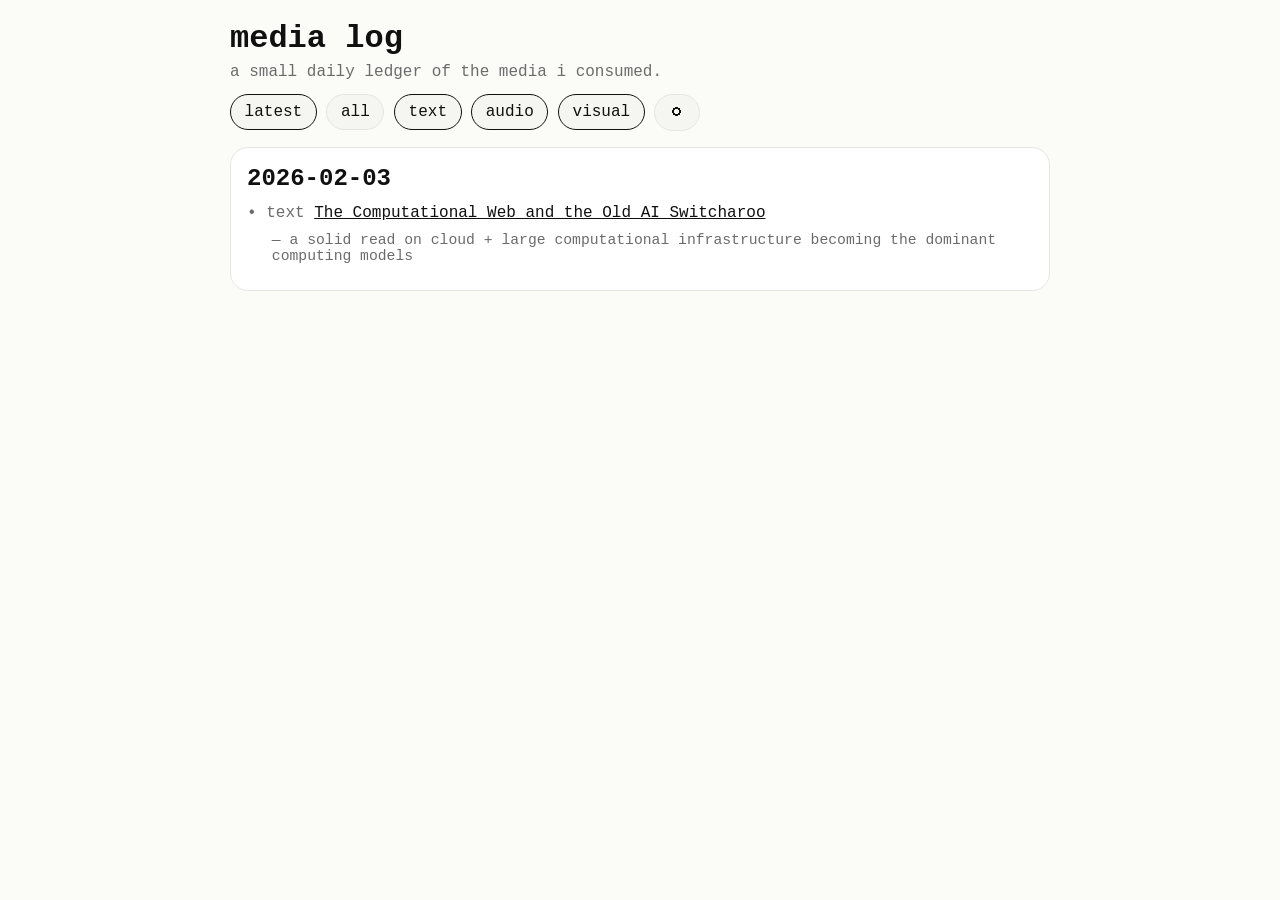
==== index.html @ 0040847c "layout: single-row controls; toggle type filters; remove embed" ====
<!doctype html>
<html lang="en">
<head>
  <meta charset="utf-8" />
  <meta name="viewport" content="width=device-width,initial-scale=1" />
  <title>media log</title>
  <link rel="stylesheet" href="./assets/style.css" />
</head>
<body>
  <main class="wrap">
    <header class="top">
      <div class="brand">
        <h1>media log</h1>
        <p class="desc">a small daily ledger of the media i consumed.</p>
        <div class="controls" role="group" aria-label="filters">
          <button id="modeLatest" class="btn is-on" type="button">latest</button>
          <button id="modeAll" class="btn" type="button">all</button>

          <button id="modeText" class="btn is-on" type="button" aria-pressed="true">text</button>
          <button id="modeAudio" class="btn is-on" type="button" aria-pressed="true">audio</button>
          <button id="modeVisual" class="btn is-on" type="button" aria-pressed="true">visual</button>

          <button id="themeToggle" class="btn" type="button" aria-label="toggle theme">⭘</button>
        </div>
      </div>
    </header>

    <section id="content" class="content" aria-live="polite"></section>
  </main>

  <script src="./assets/app.js"></script>
</body>
</html>
---- assets/style.css ----
:root{
  --bg:#fbfbf8;
  --ink:#101010;
  --muted:#6b6b6b;
  --card:#ffffff;
  --border:#e6e6e1;
  --btn:#f5f5f1;
}

html[data-theme="dark"]{
  --bg:#0f1110;
  --ink:#ecebe3;
  --muted:#b6b4a8;
  --card:#121413;
  --border:#2a2c2a;
  --btn:#171a18;
}

*{ box-sizing:border-box; }

body{
  margin:0;
  background:var(--bg);
  color:var(--ink);
  font-family: ui-monospace, SFMono-Regular, Menlo, Consolas, "Liberation Mono", monospace;
}

.wrap{
  max-width:860px;
  margin:0 auto;
  padding:1.25rem;
}

.top{
  display:flex;
  justify-content:space-between;
  align-items:flex-start;
}

.brand h1{
  margin:0 0 .25rem 0;
  font-size:2rem;
}

.desc{
  margin:0;
  color:var(--muted);
  line-height:1.4;
}

.controls{
  display:flex;
  flex-wrap:nowrap;
  gap:.6rem;
  align-items:center;
  margin-top:.65rem;
  overflow-x:auto;
  scrollbar-width:none;
}

.controls::-webkit-scrollbar{ display:none; }

.btn{
  border:1px solid var(--border);
  background:var(--btn);
  color:var(--ink);
  padding:.5rem .85rem;
  border-radius:999px;
  font:inherit;
  white-space:nowrap;
}

.btn.is-on{
  border-color:var(--ink);
}

html[data-theme="dark"] .btn.is-on{
  border-color:#e6dc9a;
  background:rgba(230,220,154,.08);
  color:#f4f1d0;
}

.content{
  margin-top:1rem;
}

.day{
  background:var(--card);
  border:1px solid var(--border);
  border-radius:18px;
  padding:1rem;
}

.day h2{
  margin:.1rem 0 .75rem 0;
}

.item{
  display:flex;
  flex-wrap:wrap;
  gap:.6rem;
  align-items:baseline;
  margin:.6rem 0;
}

.bullet{
  color:var(--muted);
}

.etype{
  color:var(--muted);
  white-space:nowrap;
}

.item a{
  color:var(--ink);
  text-decoration:underline;
  overflow-wrap:anywhere;
  word-break:break-word;
}

.enote{
  flex-basis:100%;
  margin-left:1.55rem;
  color:var(--muted);
  font-size:.92em;
}

.note{
  color:var(--muted);
}

@media (max-width:520px){
  .wrap{ padding:.95rem; }
  .top{ flex-direction:column; }
  .controls{
    flex-wrap:wrap;
    overflow-x:visible;
  }
  .day{ padding:.85rem; }
  .item{ gap:.45rem; }
  .enote{ margin-left:1.25rem; }
}
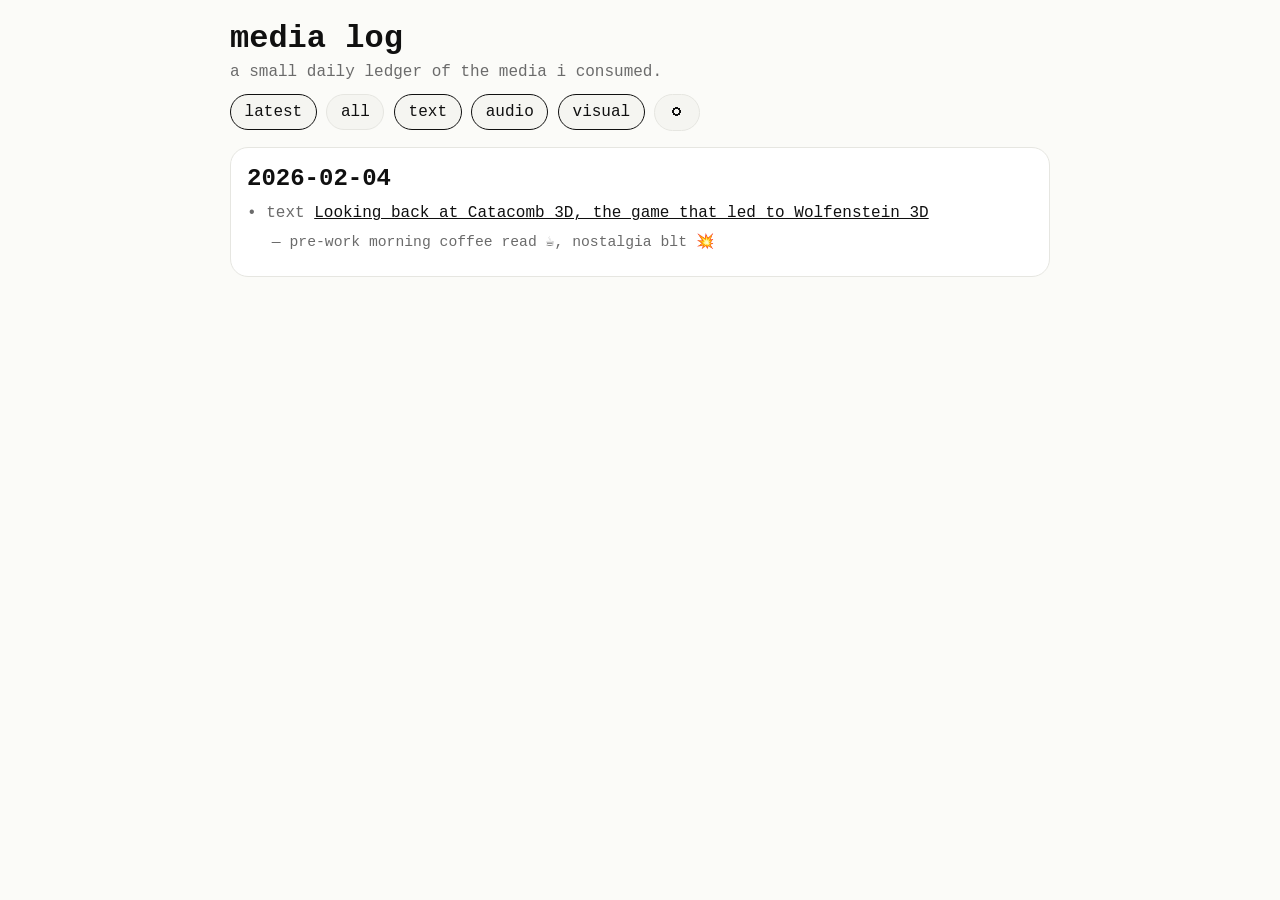
==== commit 0cf93f6b: "add notebook emoji favicon" ====
--- a/index.html
+++ b/index.html
@@ -5,6 +5,7 @@
   <meta name="viewport" content="width=device-width,initial-scale=1" />
   <title>media log</title>
   <link rel="stylesheet" href="./assets/style.css" />
+  <link rel="icon" href="data:image/svg+xml,<svg xmlns=%22http://www.w3.org/2000/svg%22 viewBox=%220 0 100 100%22><text y=%22.9em%22 font-size=%2290%22>📓</text></svg>">
 </head>
 <body>
   <main class="wrap">
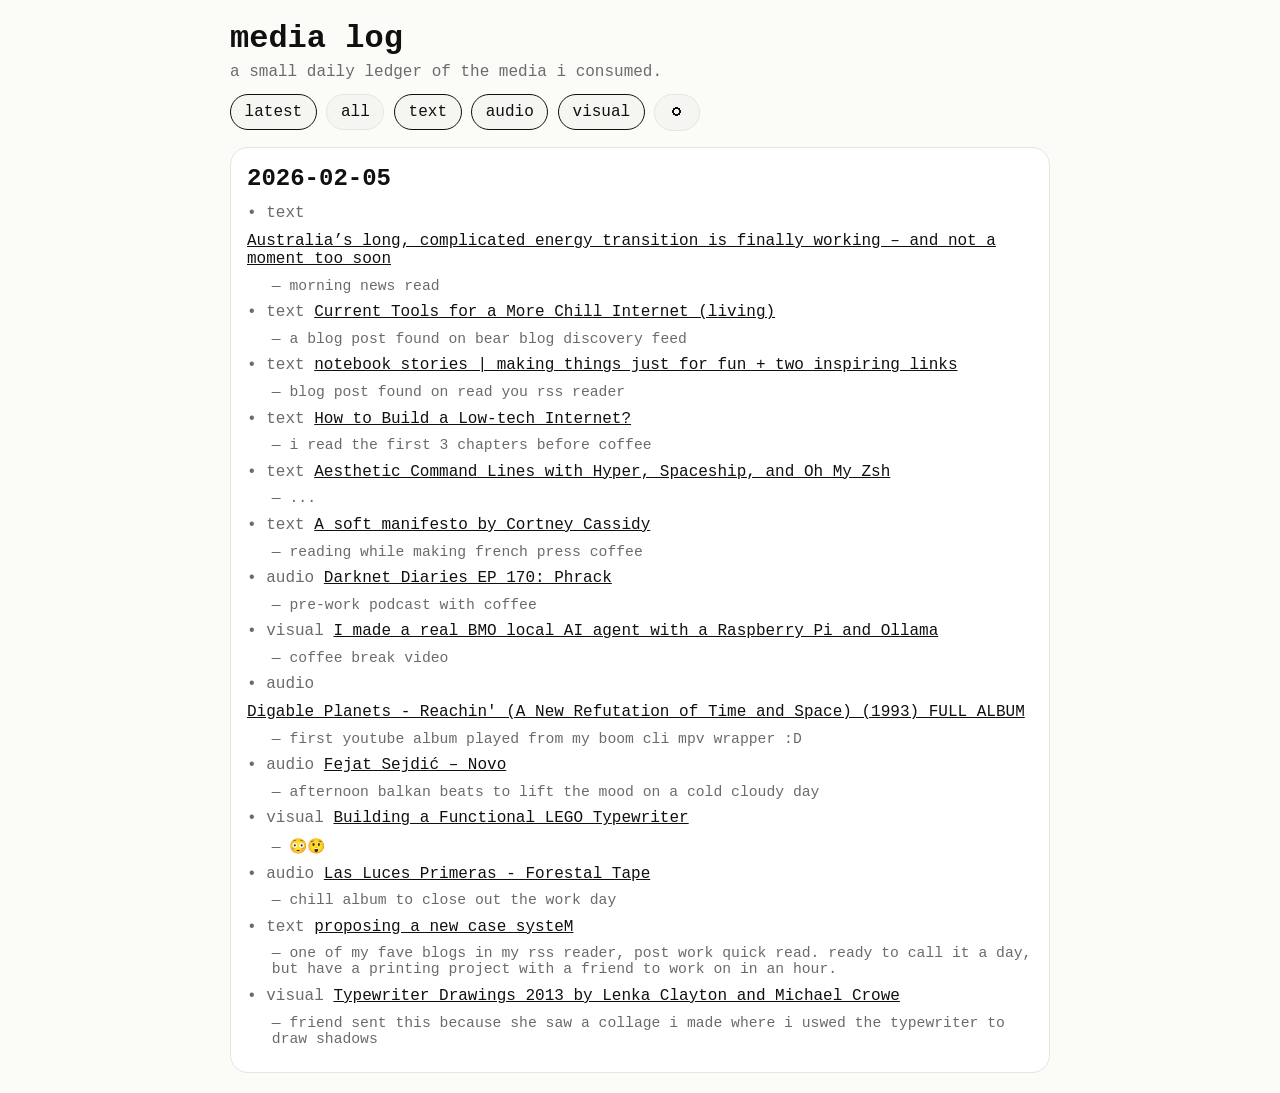
==== commit fd29afde: "added js dark and light theme snippet" ====
--- a/index.html
+++ b/index.html
@@ -6,6 +6,16 @@
   <title>media log</title>
   <link rel="stylesheet" href="./assets/style.css" />
   <link rel="icon" href="data:image/svg+xml,<svg xmlns=%22http://www.w3.org/2000/svg%22 viewBox=%220 0 100 100%22><text y=%22.9em%22 font-size=%2290%22>📓</text></svg>">
+<script>
+(function () {
+  const p = new URLSearchParams(window.location.search);
+  const t = (p.get("theme") || "").toLowerCase();
+  if (t === "dark" || t === "light") {
+    document.documentElement.setAttribute("data-theme", t);
+    localStorage.setItem("media-log-theme", t);
+  }
+})();
+</script>
 </head>
 <body>
   <main class="wrap">
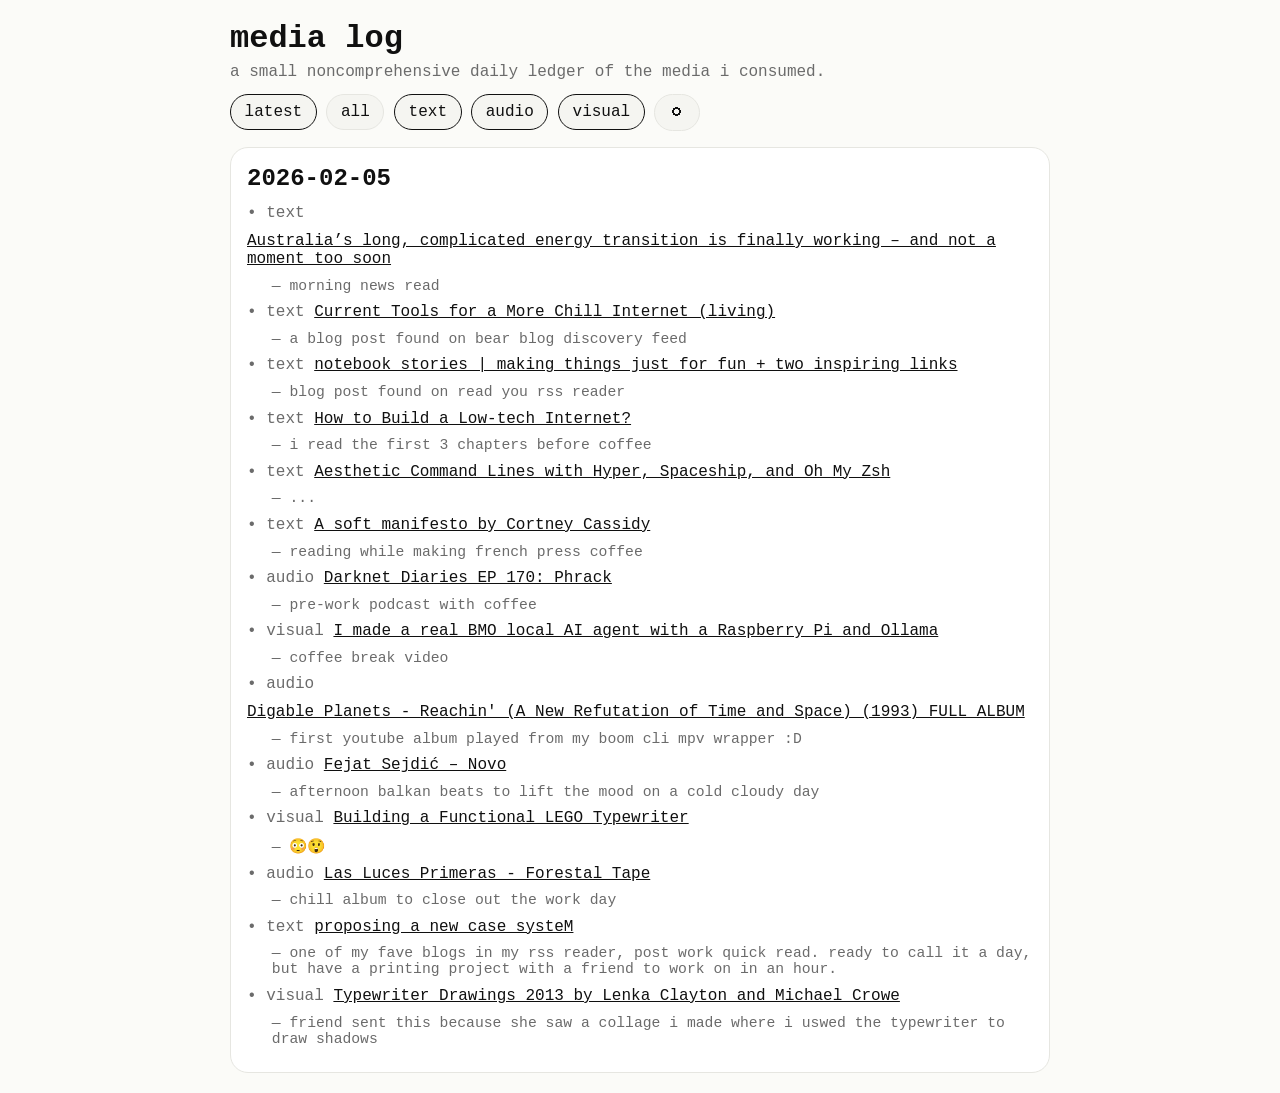
==== commit c1e383ed: "wording change" ====
--- a/index.html
+++ b/index.html
@@ -22,7 +22,7 @@
     <header class="top">
       <div class="brand">
         <h1>media log</h1>
-        <p class="desc">a small daily ledger of the media i consumed.</p>
+        <p class="desc">a small noncomprehensive daily ledger of the media i consumed.</p>
         <div class="controls" role="group" aria-label="filters">
           <button id="modeLatest" class="btn is-on" type="button">latest</button>
           <button id="modeAll" class="btn" type="button">all</button>
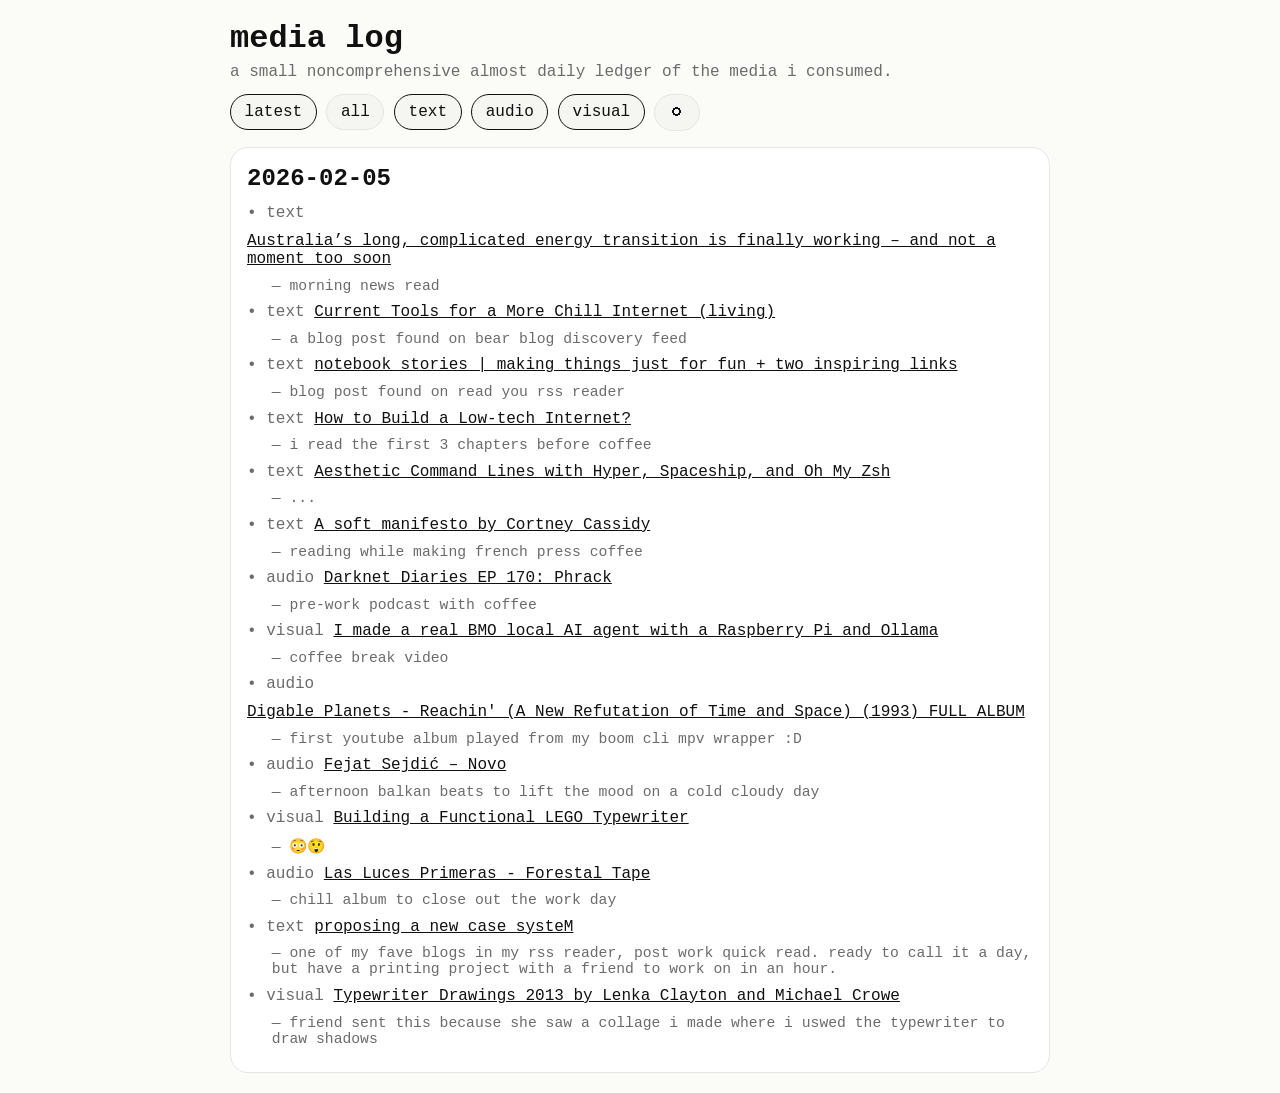
==== commit e904a1b4: "wording change" ====
--- a/index.html
+++ b/index.html
@@ -22,7 +22,7 @@
     <header class="top">
       <div class="brand">
         <h1>media log</h1>
-        <p class="desc">a small noncomprehensive daily ledger of the media i consumed.</p>
+        <p class="desc">a small noncomprehensive almost daily ledger of the media i consumed.</p>
         <div class="controls" role="group" aria-label="filters">
           <button id="modeLatest" class="btn is-on" type="button">latest</button>
           <button id="modeAll" class="btn" type="button">all</button>
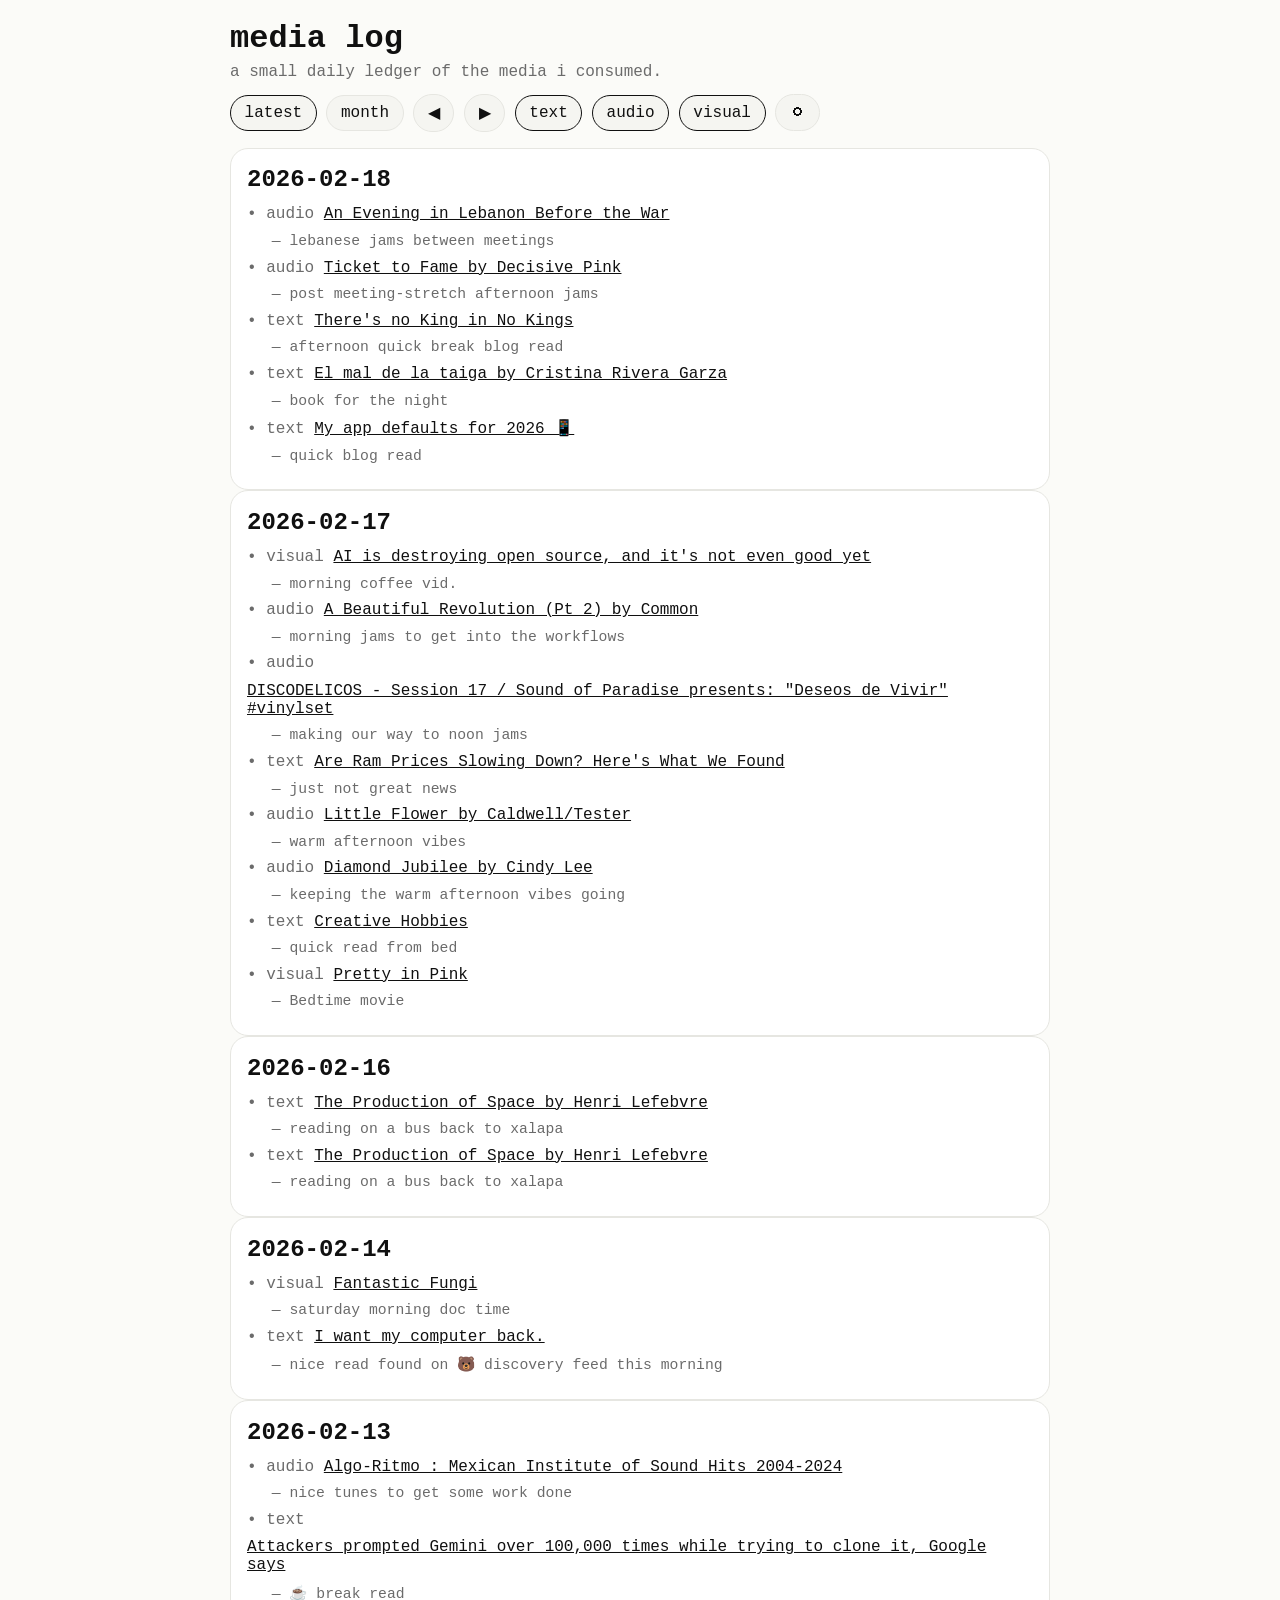
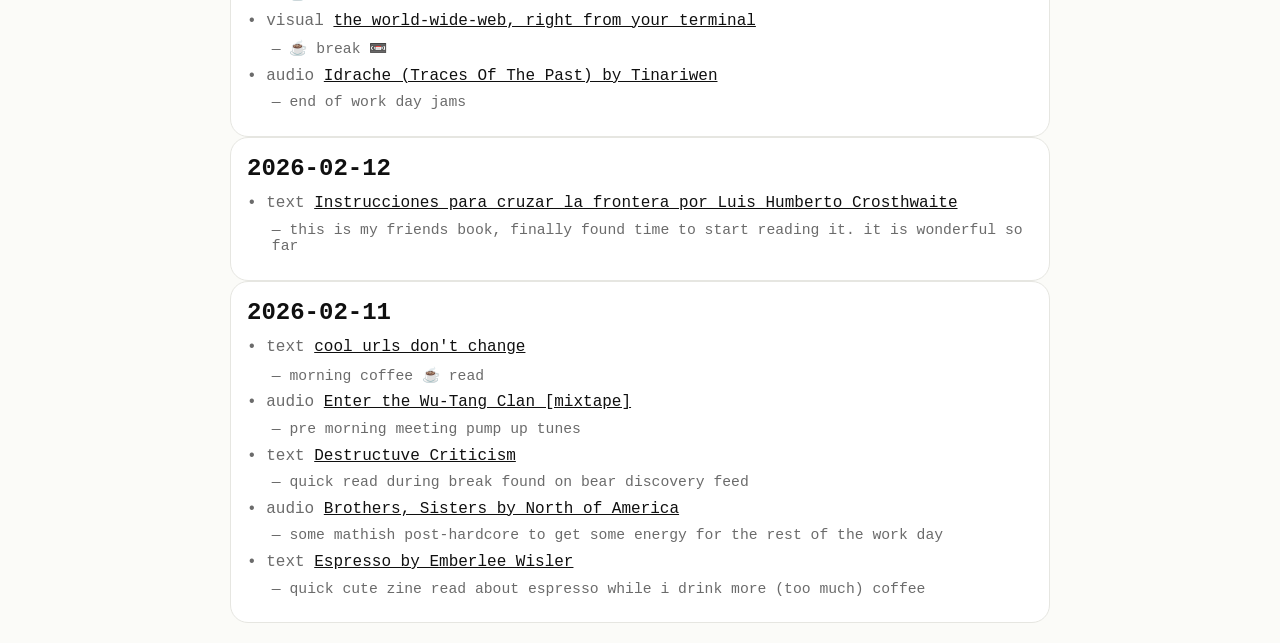
==== commit 691f83eb: "add weekly pagination (7-day pages) and month selector view" ====
--- a/index.html
+++ b/index.html
@@ -4,28 +4,35 @@
   <meta charset="utf-8" />
   <meta name="viewport" content="width=device-width,initial-scale=1" />
   <title>media log</title>
+
+  <script>
+  (function () {
+    const p = new URLSearchParams(window.location.search);
+    const t = (p.get("theme") || "").toLowerCase();
+    if (t === "dark" || t === "light") {
+      document.documentElement.setAttribute("data-theme", t);
+      localStorage.setItem("media-log-theme", t);
+    }
+  })();
+  </script>
+
   <link rel="stylesheet" href="./assets/style.css" />
-  <link rel="icon" href="data:image/svg+xml,<svg xmlns=%22http://www.w3.org/2000/svg%22 viewBox=%220 0 100 100%22><text y=%22.9em%22 font-size=%2290%22>📓</text></svg>">
-<script>
-(function () {
-  const p = new URLSearchParams(window.location.search);
-  const t = (p.get("theme") || "").toLowerCase();
-  if (t === "dark" || t === "light") {
-    document.documentElement.setAttribute("data-theme", t);
-    localStorage.setItem("media-log-theme", t);
-  }
-})();
-</script>
 </head>
 <body>
   <main class="wrap">
     <header class="top">
       <div class="brand">
         <h1>media log</h1>
-        <p class="desc">a small noncomprehensive almost daily ledger of the media i consumed.</p>
+        <p class="desc">a small daily ledger of the media i consumed.</p>
+
         <div class="controls" role="group" aria-label="filters">
-          <button id="modeLatest" class="btn is-on" type="button">latest</button>
-          <button id="modeAll" class="btn" type="button">all</button>
+          <button id="modeWeek" class="btn is-on" type="button">latest</button>
+          <button id="modeMonth" class="btn" type="button">month</button>
+
+          <button id="weekPrev" class="btn" type="button" aria-label="newer week">◀</button>
+          <button id="weekNext" class="btn" type="button" aria-label="older week">▶</button>
+
+          <select id="monthSelect" class="sel hidden" aria-label="select month"></select>
 
           <button id="modeText" class="btn is-on" type="button" aria-pressed="true">text</button>
           <button id="modeAudio" class="btn is-on" type="button" aria-pressed="true">audio</button>
@@ -41,4 +48,4 @@
 
   <script src="./assets/app.js"></script>
 </body>
-</html>
+</html>
--- a/assets/style.css
+++ b/assets/style.css
@@ -70,6 +70,17 @@
   white-space:nowrap;
 }
 
+.sel{
+  border:1px solid var(--border);
+  background:var(--btn);
+  color:var(--ink);
+  padding:.5rem .85rem;
+  border-radius:999px;
+  font:inherit;
+  white-space:nowrap;
+  appearance:none;
+}
+
 .btn.is-on{
   border-color:var(--ink);
 }
@@ -79,6 +90,8 @@
   background:rgba(230,220,154,.08);
   color:#f4f1d0;
 }
+
+.hidden{ display:none !important; }
 
 .content{
   margin-top:1rem;
@@ -140,4 +153,4 @@
   .day{ padding:.85rem; }
   .item{ gap:.45rem; }
   .enote{ margin-left:1.25rem; }
-}
+}
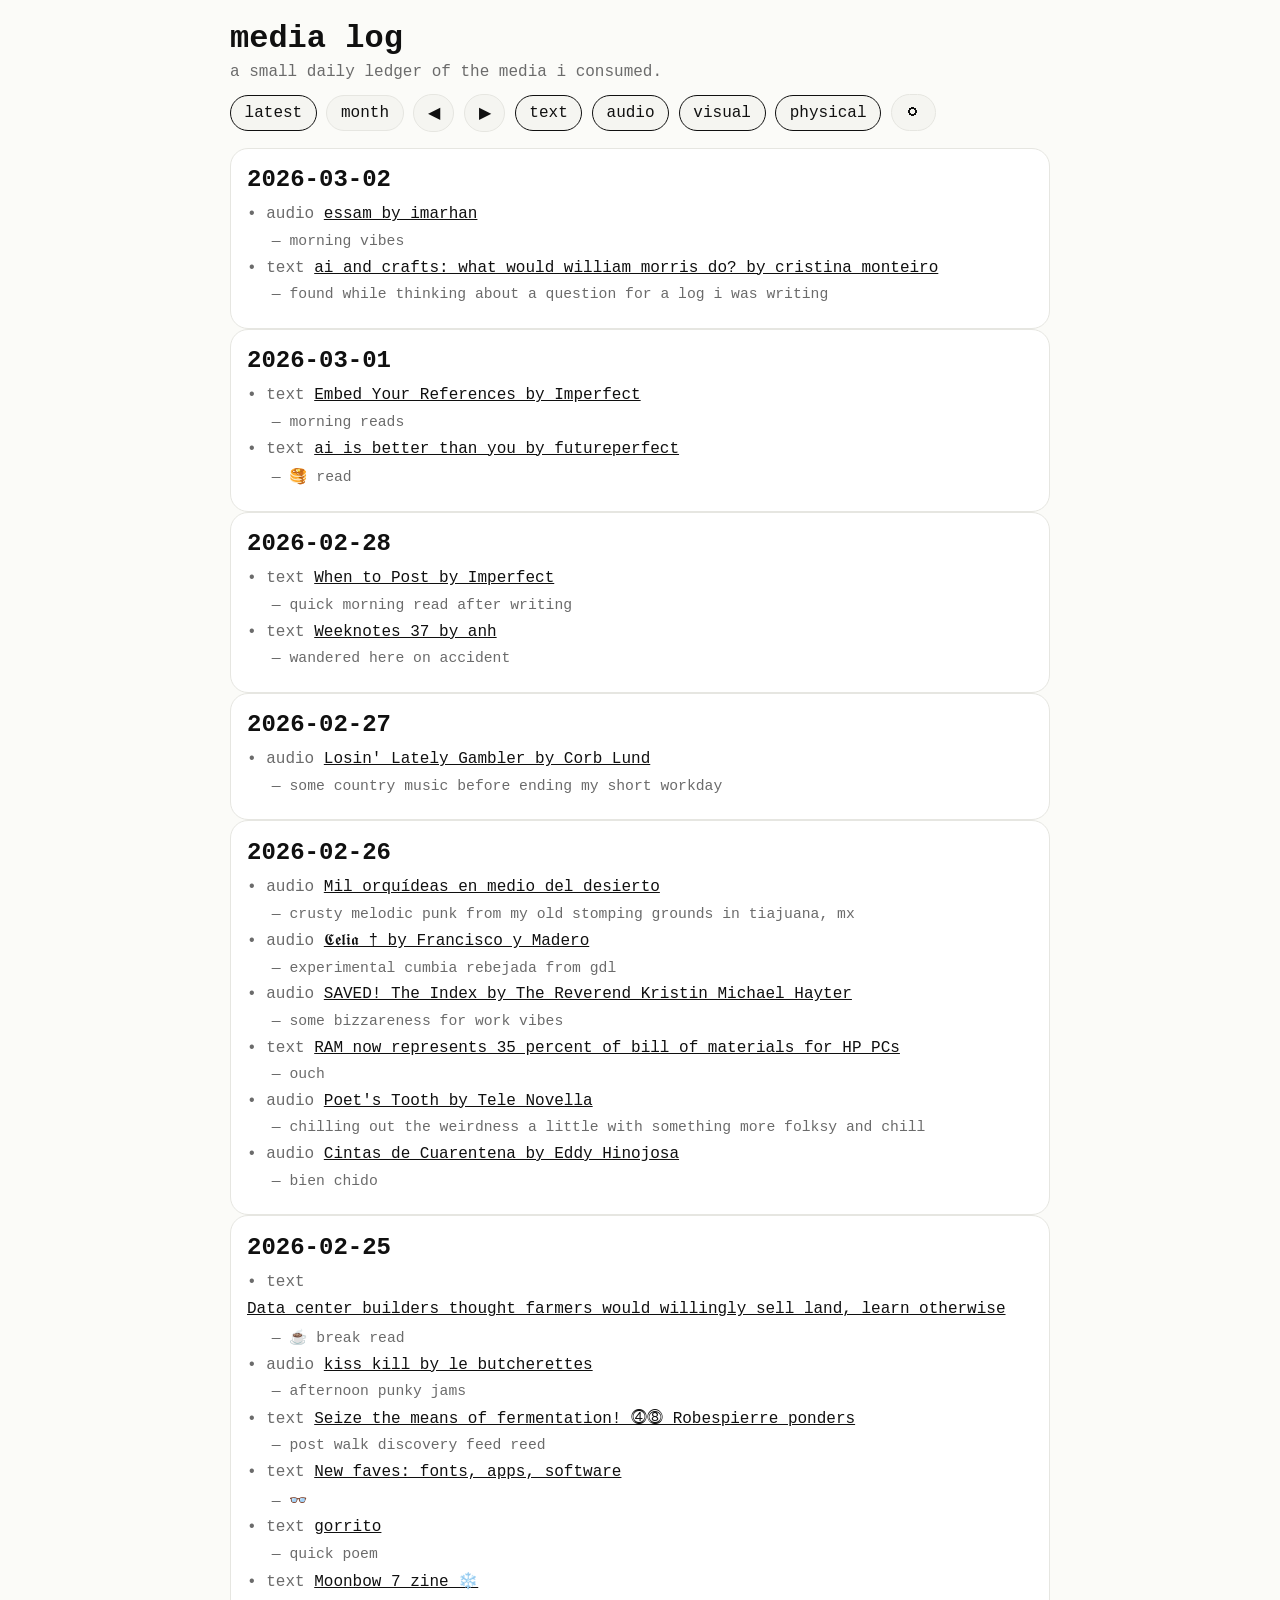
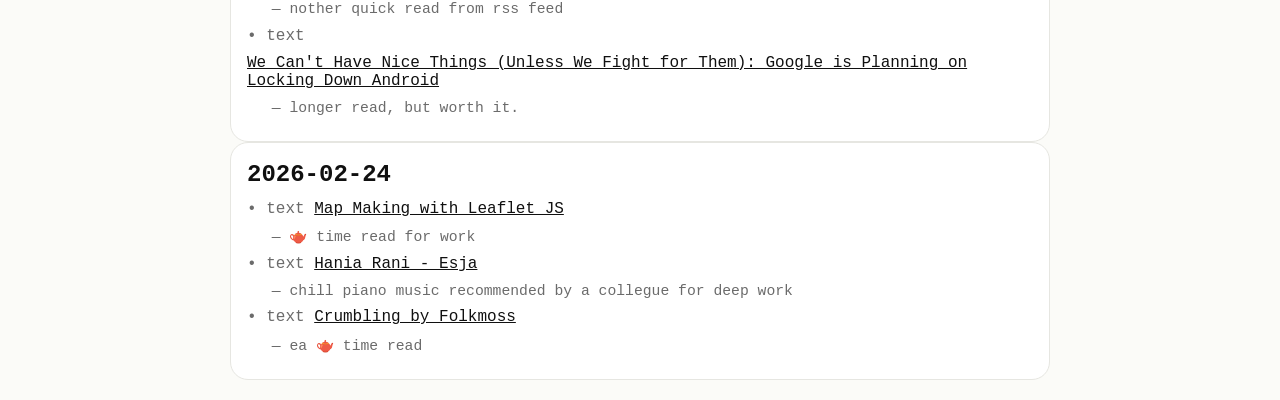
==== commit 99fd8bc8: "add physical entries (url optional) + update renderer" ====
--- a/index.html
+++ b/index.html
@@ -37,6 +37,7 @@
           <button id="modeText" class="btn is-on" type="button" aria-pressed="true">text</button>
           <button id="modeAudio" class="btn is-on" type="button" aria-pressed="true">audio</button>
           <button id="modeVisual" class="btn is-on" type="button" aria-pressed="true">visual</button>
+          <button id="modePhysical" class="btn is-on" type="button" aria-pressed="true">physical</button>
 
           <button id="themeToggle" class="btn" type="button" aria-label="toggle theme">⭘</button>
         </div>
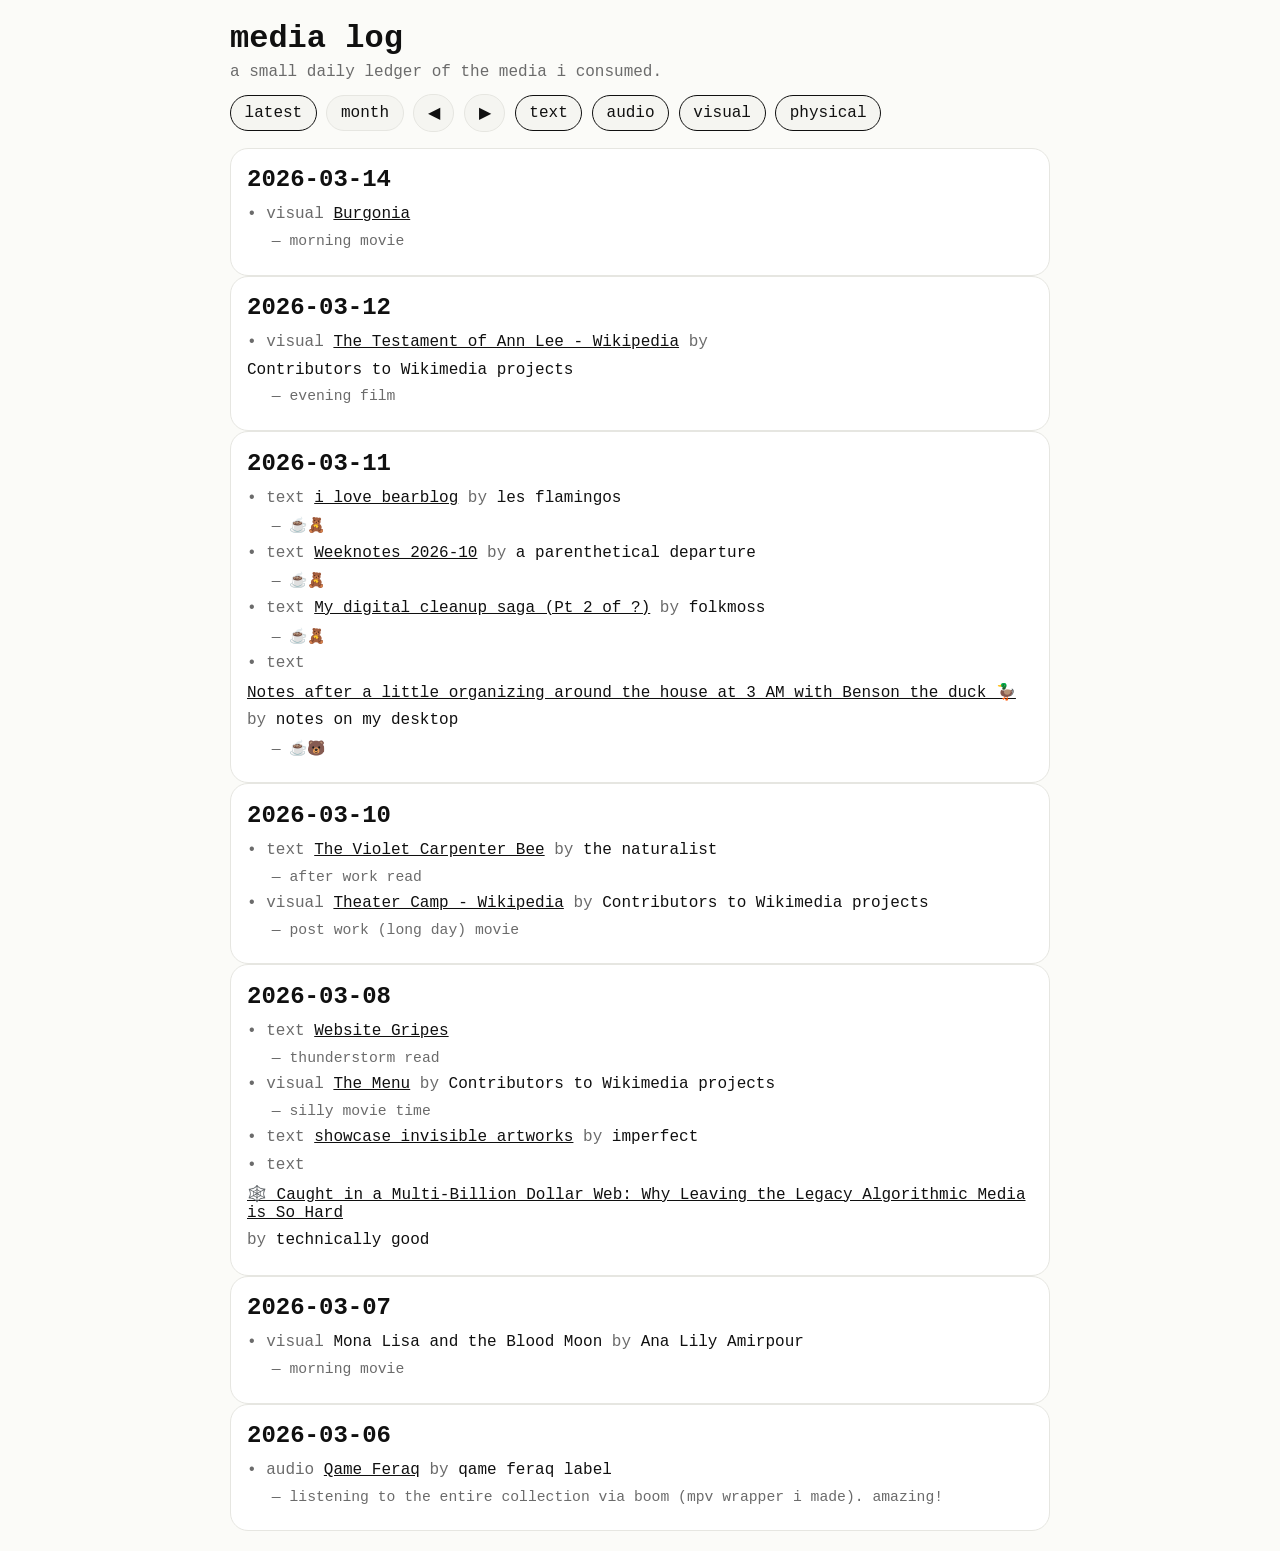
==== commit ce916170: "Update index.html removed dark/light themes" ====
--- a/index.html
+++ b/index.html
@@ -1,21 +1,9 @@
 <!doctype html>
-<html lang="en">
+<html lang="en" data-theme="dark">
 <head>
   <meta charset="utf-8" />
   <meta name="viewport" content="width=device-width,initial-scale=1" />
-  <title>media log</title>
-
-  <script>
-  (function () {
-    const p = new URLSearchParams(window.location.search);
-    const t = (p.get("theme") || "").toLowerCase();
-    if (t === "dark" || t === "light") {
-      document.documentElement.setAttribute("data-theme", t);
-      localStorage.setItem("media-log-theme", t);
-    }
-  })();
-  </script>
-
+  <title>media log // robotamerica</title>
   <link rel="stylesheet" href="./assets/style.css" />
 </head>
 <body>
@@ -24,29 +12,21 @@
       <div class="brand">
         <h1>media log</h1>
         <p class="desc">a small daily ledger of the media i consumed.</p>
-
         <div class="controls" role="group" aria-label="filters">
-          <button id="modeWeek" class="btn is-on" type="button">latest</button>
-          <button id="modeMonth" class="btn" type="button">month</button>
-
-          <button id="weekPrev" class="btn" type="button" aria-label="newer week">◀</button>
-          <button id="weekNext" class="btn" type="button" aria-label="older week">▶</button>
-
-          <select id="monthSelect" class="sel hidden" aria-label="select month"></select>
-
-          <button id="modeText" class="btn is-on" type="button" aria-pressed="true">text</button>
-          <button id="modeAudio" class="btn is-on" type="button" aria-pressed="true">audio</button>
-          <button id="modeVisual" class="btn is-on" type="button" aria-pressed="true">visual</button>
+          <button id="modeWeek"     class="btn is-on" type="button">latest</button>
+          <button id="modeMonth"    class="btn"       type="button">month</button>
+          <button id="weekPrev"     class="btn"       type="button" aria-label="newer week">◀</button>
+          <button id="weekNext"     class="btn"       type="button" aria-label="older week">▶</button>
+          <select id="monthSelect"  class="sel hidden" aria-label="select month"></select>
+          <button id="modeText"     class="btn is-on" type="button" aria-pressed="true">text</button>
+          <button id="modeAudio"    class="btn is-on" type="button" aria-pressed="true">audio</button>
+          <button id="modeVisual"   class="btn is-on" type="button" aria-pressed="true">visual</button>
           <button id="modePhysical" class="btn is-on" type="button" aria-pressed="true">physical</button>
-
-          <button id="themeToggle" class="btn" type="button" aria-label="toggle theme">⭘</button>
         </div>
       </div>
     </header>
-
     <section id="content" class="content" aria-live="polite"></section>
   </main>
-
   <script src="./assets/app.js"></script>
 </body>
-</html>+</html>
--- a/assets/style.css
+++ b/assets/style.css
@@ -153,4 +153,7 @@
   .day{ padding:.85rem; }
   .item{ gap:.45rem; }
   .enote{ margin-left:1.25rem; }
-}+}
+
+.by{ color: var(--muted); }
+.author{ color: var(--ink); }
